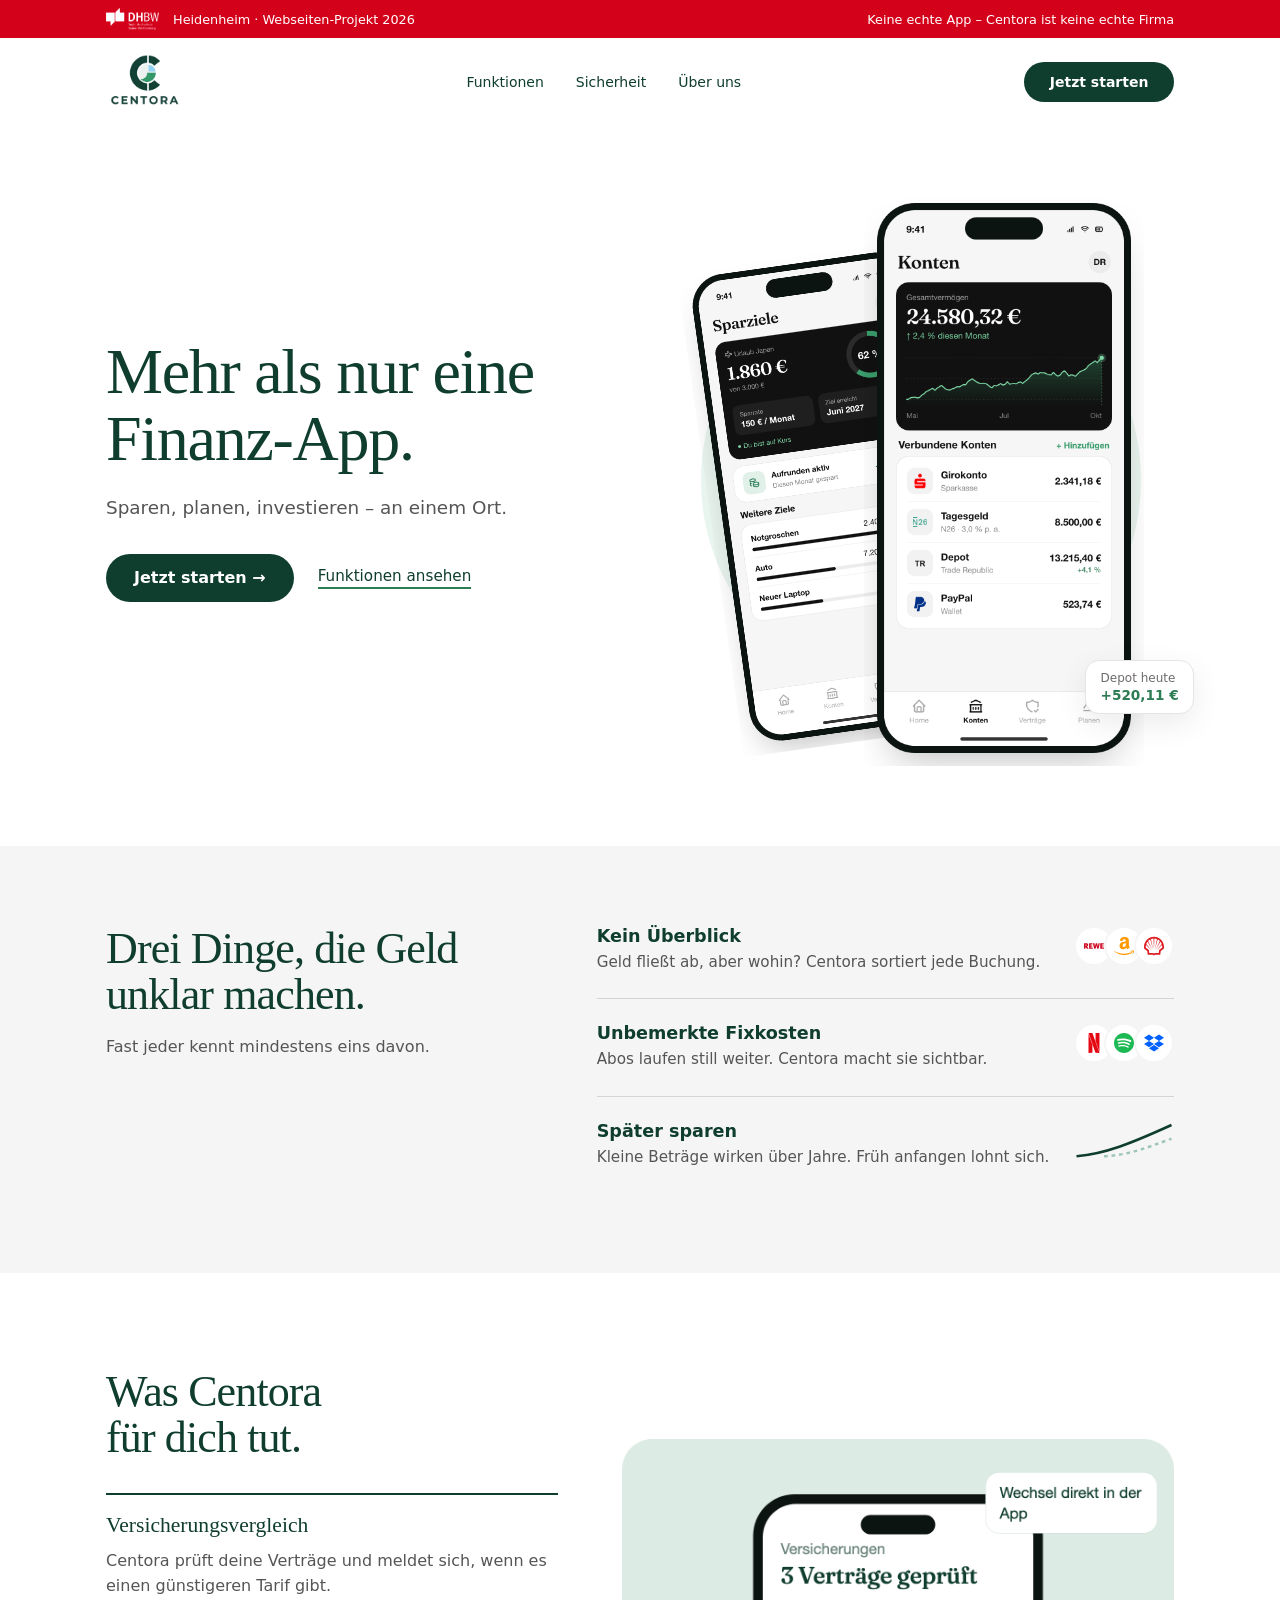
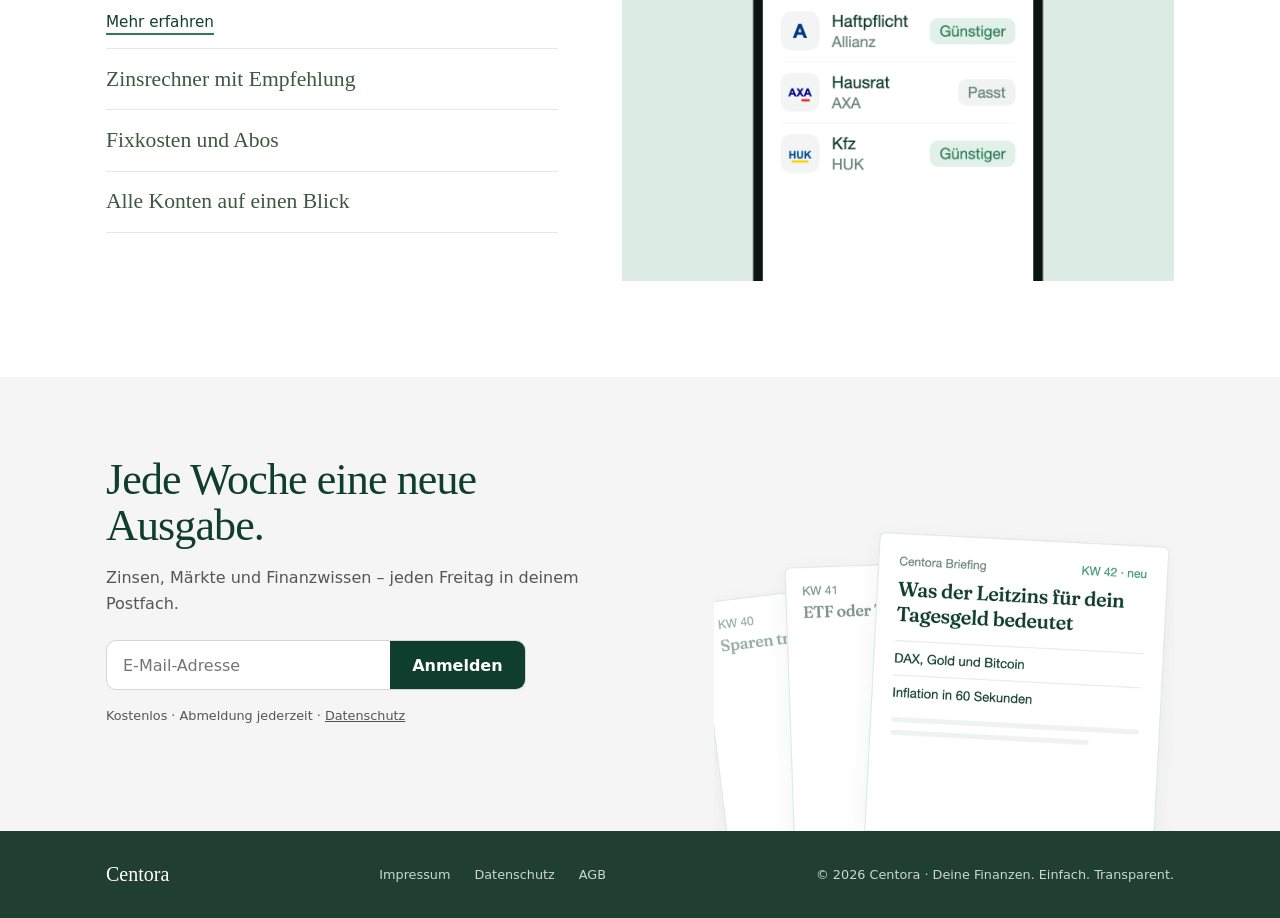
==== index.html @ ea4923d6 "Ganze Barierefreiheit implementiert + style.css übersichtlicher gemacht und getrennt" ====
<!DOCTYPE html>
<html lang="de">
<head>
  <meta charset="UTF-8">
  <meta name="viewport" content="width=device-width, initial-scale=1.0">
  <title>Centora – Deine Finanzen. Einfach. Transparent.</title>
  <link rel="icon" type="image/svg+xml" href="assets/images/favicon/favicon.svg">
  <link rel="stylesheet" href="assets/css/style.css?v=8">
</head>
<body>
  <a href="#main" class="skip-link">Zum Inhalt springen</a>
  <!-- ===== DHBW-Hinweisleiste ===== -->
  <div class="project-bar">
    <div class="container project-bar-inner">
      <span class="project-bar-left">
        <img src="assets/images/logo/dhbw-logo.png" alt="DHBW" class="project-bar-logo">
        Heidenheim · Webseiten-Projekt 2026
      </span>
      <span class="project-bar-note">Keine echte App – Centora ist keine echte Firma</span>
    </div>
  </div>
  <!-- ================================ -->

  <header class="header">
    <div class="container header-inner">

      <a href="index.html" class="logo">
        <img src="assets/images/logo/centora-logo.jpg" alt="Centora">
      </a>

      <nav class="nav" aria-label="Hauptnavigation">
        <a href="mega-menu/funktionen.html">Funktionen</a>
        <a href="mega-menu/sicherheit.html">Sicherheit</a>
        <a href="mega-menu/ueber-uns.html">Über uns</a>
      </nav>


      <a href="mega-menu/jetzt-starten.html" class="btn">Jetzt starten</a>

    </div>
  </header>

  <main id="main" tabindex="-1" class="main">
    <div class="container">

      <!-- ===== Banner 1 ===== -->
      <section class="hero">
        <div class="hero-inner">

          <div>
            <h1>Mehr als nur eine Finanz&#8209;App.</h1>
            <p class="lead">Sparen, planen, investieren – an einem Ort.</p>

            <div class="hero-actions">
              <a href="mega-menu/jetzt-starten.html" class="btn btn-lg">Jetzt starten →</a>
              <a href="mega-menu/funktionen.html" class="link-underline">Funktionen ansehen</a>
            </div>
          </div>

          <div class="hero-phones">
            <img class="hero-phone-back"
                 src="assets/images/startseite/banner-1/app-sparziele.png"
                 alt="Centora App: Sparziele">
            <img class="hero-phone-front"
                 src="assets/images/startseite/banner-1/app-konten.png"
                 alt="Centora App: Konten mit Gesamtvermögen">
            <div class="hero-badge">
              <span>Depot heute</span>
              <strong>+520,11 €</strong>
            </div>
          </div>

        </div>
      </section>

    </div>

    <!-- ===== Banner 2 ===== -->
    <section class="band problems-band">
      <div class="container problems">

        <div class="problems-intro">
          <h2>Drei Dinge, die Geld unklar machen.</h2>
          <p>Fast jeder kennt mindestens eins davon.</p>
        </div>

        <ul class="problems-list">

          <li class="problem">
            <div class="problem-text">
              <h3>Kein Überblick</h3>
              <p>Geld fließt ab, aber wohin? Centora sortiert jede Buchung.</p>
            </div>
            <div class="logo-stack">
              <span><img src="assets/images/startseite/banner-2/rewe.svg" alt="REWE"></span>
              <span><img src="assets/images/startseite/banner-2/amazon.svg" alt="Amazon"></span>
              <span><img src="assets/images/startseite/banner-2/shell.svg" alt="Shell"></span>
            </div>
          </li>

          <li class="problem">
            <div class="problem-text">
              <h3>Unbemerkte Fixkosten</h3>
              <p>Abos laufen still weiter. Centora macht sie sichtbar.</p>
            </div>
            <div class="logo-stack">
              <span><img src="assets/images/startseite/banner-2/netflix.svg" alt="Netflix"></span>
              <span><img src="assets/images/startseite/banner-2/spotify.svg" alt="Spotify"></span>
              <span><img src="assets/images/startseite/banner-2/dropbox.svg" alt="Dropbox"></span>
            </div>
          </li>

          <li class="problem">
            <div class="problem-text">
              <h3>Später sparen</h3>
              <p>Kleine Beträge wirken über Jahre. Früh anfangen lohnt sich.</p>
            </div>
            <svg class="problem-chart" viewBox="0 0 80 30" aria-hidden="true">
              <path d="M2 28 C25 26 45 18 78 3" fill="none" stroke="#0f3d2e" stroke-width="2"/>
              <path d="M24 28 C45 27 58 21 78 14" fill="none" stroke="#9fc7b6" stroke-width="2" stroke-dasharray="3 3"/>
            </svg>
          </li>

        </ul>

      </div>
    </section>

    <!-- ===== Banner 3 ===== -->
    <!-- Tabs ohne JavaScript: unsichtbare Radio-Buttons + :checked in CSS -->
    <section class="features">
      <div class="container">

        <input type="radio" name="feature" id="feature-1" class="feature-radio" checked>
        <input type="radio" name="feature" id="feature-2" class="feature-radio">
        <input type="radio" name="feature" id="feature-3" class="feature-radio">
        <input type="radio" name="feature" id="feature-4" class="feature-radio">

        <div class="features-grid">

          <div class="features-text">
            <h2>Was Centora<br>für dich tut.</h2>

            <div class="feature-tab tab-1">
              <label for="feature-1">Versicherungsvergleich</label>
              <div class="feature-desc">
                <p>Centora prüft deine Verträge und meldet sich, wenn es einen günstigeren Tarif gibt.</p>
                <a href="mega-menu/funktionen.html" class="link-underline">Mehr erfahren<span class="sr-only"> über Versicherungsvergleich</span></a>
              </div>
            </div>

            <div class="feature-tab tab-2">
              <label for="feature-2">Zinsrechner mit Empfehlung</label>
              <div class="feature-desc">
                <p>Sieh, wie dein Geld mit Zinseszins wächst – und welche Anlage zu deinem Profil passt.</p>
                <a href="mega-menu/funktionen.html" class="link-underline">Mehr erfahren<span class="sr-only"> über Zinsrechner mit Empfehlung</span></a>
              </div>
            </div>

            <div class="feature-tab tab-3">
              <label for="feature-3">Fixkosten und Abos</label>
              <div class="feature-desc">
                <p>Centora findet alle wiederkehrenden Zahlungen – auch die, die du vergessen hast.</p>
                <a href="mega-menu/funktionen.html" class="link-underline">Mehr erfahren<span class="sr-only"> über Fixkosten und Abos</span></a>
              </div>
            </div>

            <div class="feature-tab tab-4">
              <label for="feature-4">Alle Konten auf einen Blick</label>
              <div class="feature-desc">
                <p>Girokonto, Tagesgeld und PayPal – verbunden in einem Dashboard.</p>
                <a href="mega-menu/funktionen.html" class="link-underline">Mehr erfahren<span class="sr-only"> über Alle Konten auf einen Blick</span></a>
              </div>
            </div>
          </div>

          <div class="features-image">
            <img class="image-1" src="assets/images/startseite/banner-3/tab-versicherung.png" alt="Centora App: Versicherungsvergleich in der App" width="400" height="320">
            <img class="image-2" src="assets/images/startseite/banner-3/tab-zinsrechner.png" alt="Centora App: Zinsrechner mit Empfehlung in der App" width="400" height="320">
            <img class="image-3" src="assets/images/startseite/banner-3/tab-fixkosten.png" alt="Centora App: Fixkosten und Abos in der App" width="400" height="320">
            <img class="image-4" src="assets/images/startseite/banner-3/tab-konten.png" alt="Centora App: Alle Konten auf einen Blick in der App" width="400" height="320">
          </div>

        </div>

      </div>
    </section>

    <!-- ===== Banner 4 ===== -->
    <section class="band newsletter-band" id="newsletter">
      <div class="container newsletter">

        <div class="newsletter-text">
          <h2>Jede Woche eine neue Ausgabe.</h2>
          <p>Zinsen, Märkte und Finanzwissen – jeden Freitag in deinem Postfach.</p>

          <form class="newsletter-form" action="#newsletter" method="get">
            <label for="newsletter-email" class="sr-only">E-Mail-Adresse</label>
            <input type="email" id="newsletter-email" placeholder="E-Mail-Adresse" required>
            <button type="submit">Anmelden</button>
          </form>

          <p class="newsletter-note">
            Kostenlos · Abmeldung jederzeit ·
            <a href="rechtliches/datenschutz.html">Datenschutz</a>
          </p>
        </div>

        <div class="newsletter-image">
          <img src="assets/images/startseite/banner-4/newsletter-ausgaben.png"
               alt="Ausgaben des Centora Briefings: KW 40, 41 und 42"
               width="460" height="320">
        </div>

      </div>
    </section>

  </main>

  <footer class="footer">
    <div class="container footer-inner">

      <a href="index.html" class="footer-logo">Centora</a>

      <nav class="footer-nav" aria-label="Rechtliches">
        <a href="rechtliches/impressum.html">Impressum</a>
        <a href="rechtliches/datenschutz.html">Datenschutz</a>
        <a href="rechtliches/agb.html">AGB</a>
      </nav>

      <p class="footer-copy">&copy; 2026 Centora · Deine Finanzen. Einfach. Transparent.</p>

    </div>
  </footer>

</body>
</html>
---- assets/css/style.css ----
@import url("./tokens.css");
@import url("./base.css");
@import url("./components.css");
@import url("./layout.css");
@import url("./overrides.css");
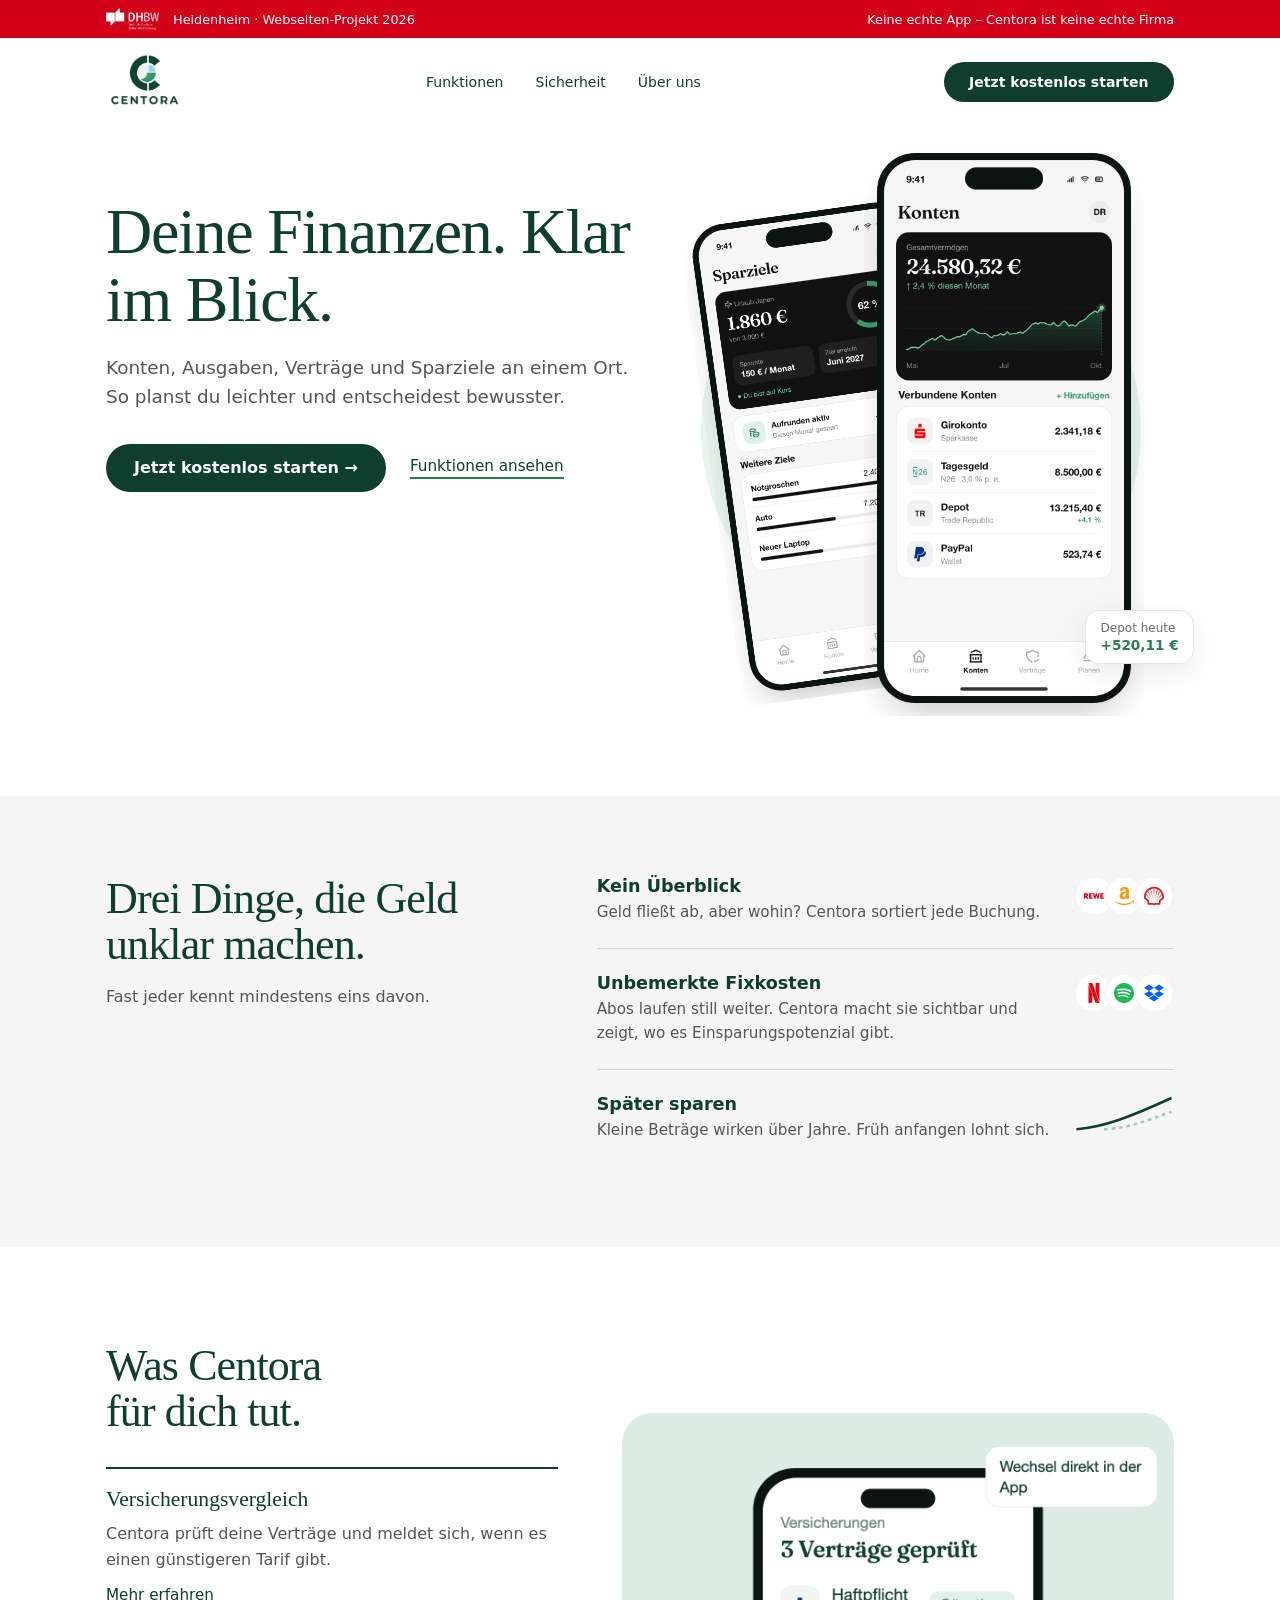
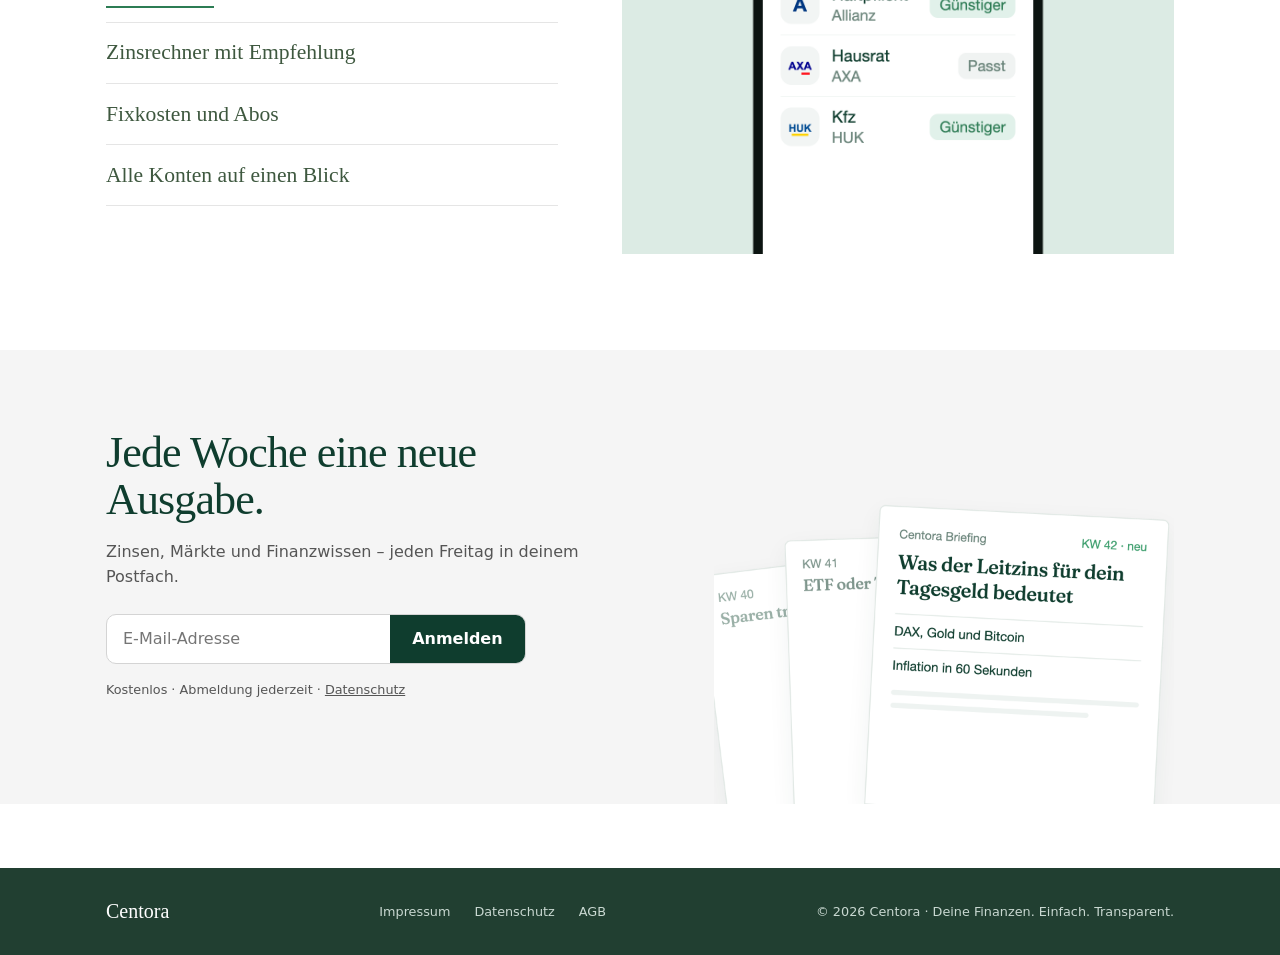
==== commit a3c216da: "CTA anpassung" ====
--- a/index.html
+++ b/index.html
@@ -35,24 +35,25 @@
       </nav>
 
 
-      <a href="mega-menu/jetzt-starten.html" class="btn">Jetzt starten</a>
+      <a href="mega-menu/jetzt-starten.html" class="btn">Jetzt kostenlos starten</a>
 
     </div>
   </header>
 
   <main id="main" tabindex="-1" class="main">
+    <article>
     <div class="container">
 
       <!-- ===== Banner 1 ===== -->
       <section class="hero">
         <div class="hero-inner">
 
-          <div>
-            <h1>Mehr als nur eine Finanz&#8209;App.</h1>
-            <p class="lead">Sparen, planen, investieren – an einem Ort.</p>
+          <div class="hero-copy">
+            <h1>Deine Finanzen. Klar im Blick.</h1>
+            <p class="lead">Konten, Ausgaben, Verträge und Sparziele an einem Ort. So planst du leichter und entscheidest bewusster.</p>
 
             <div class="hero-actions">
-              <a href="mega-menu/jetzt-starten.html" class="btn btn-lg">Jetzt starten →</a>
+              <a href="mega-menu/jetzt-starten.html" class="btn btn-lg">Jetzt kostenlos starten →</a>
               <a href="mega-menu/funktionen.html" class="link-underline">Funktionen ansehen</a>
             </div>
           </div>
@@ -101,7 +102,7 @@
           <li class="problem">
             <div class="problem-text">
               <h3>Unbemerkte Fixkosten</h3>
-              <p>Abos laufen still weiter. Centora macht sie sichtbar.</p>
+              <p>Abos laufen still weiter. Centora macht sie sichtbar und zeigt, wo es Einsparungspotenzial gibt.</p>
             </div>
             <div class="logo-stack">
               <span><img src="assets/images/startseite/banner-2/netflix.svg" alt="Netflix"></span>
@@ -215,6 +216,7 @@
       </div>
     </section>
 
+    </article>
   </main>
 
   <footer class="footer">
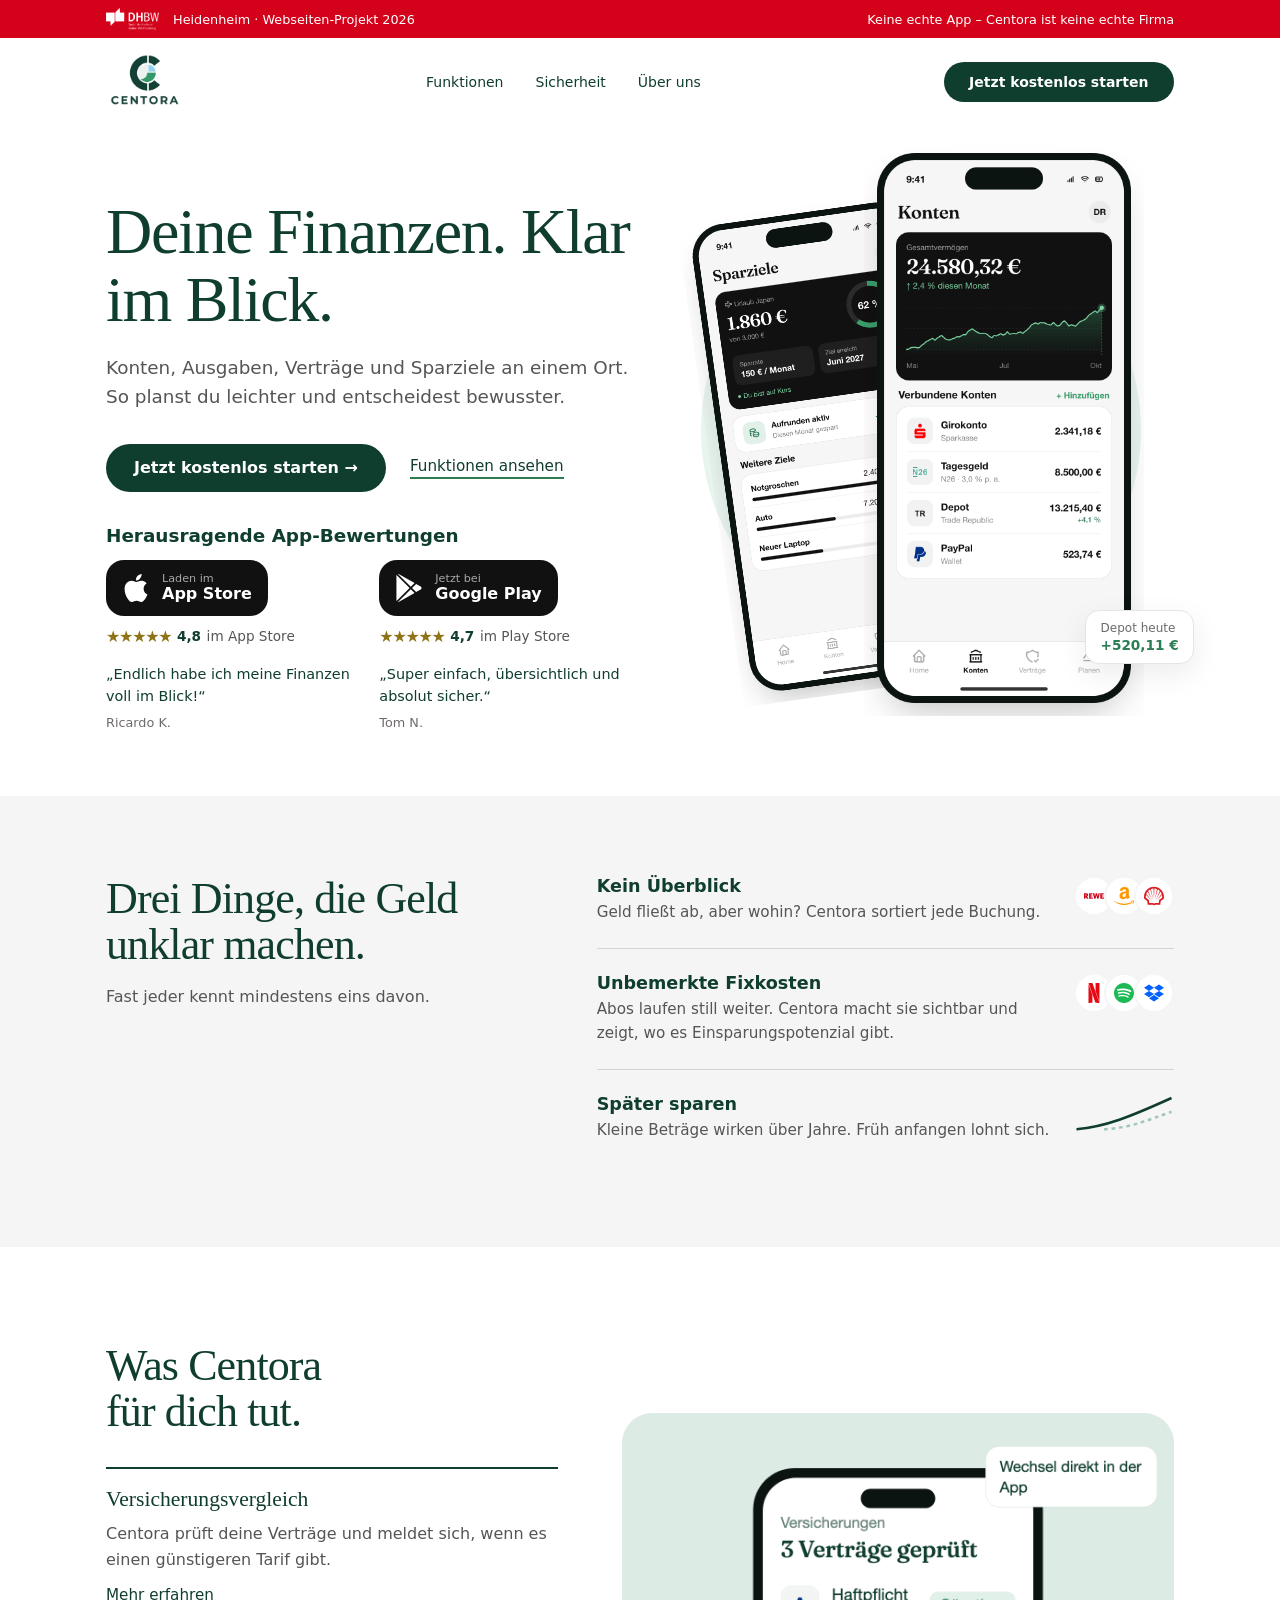
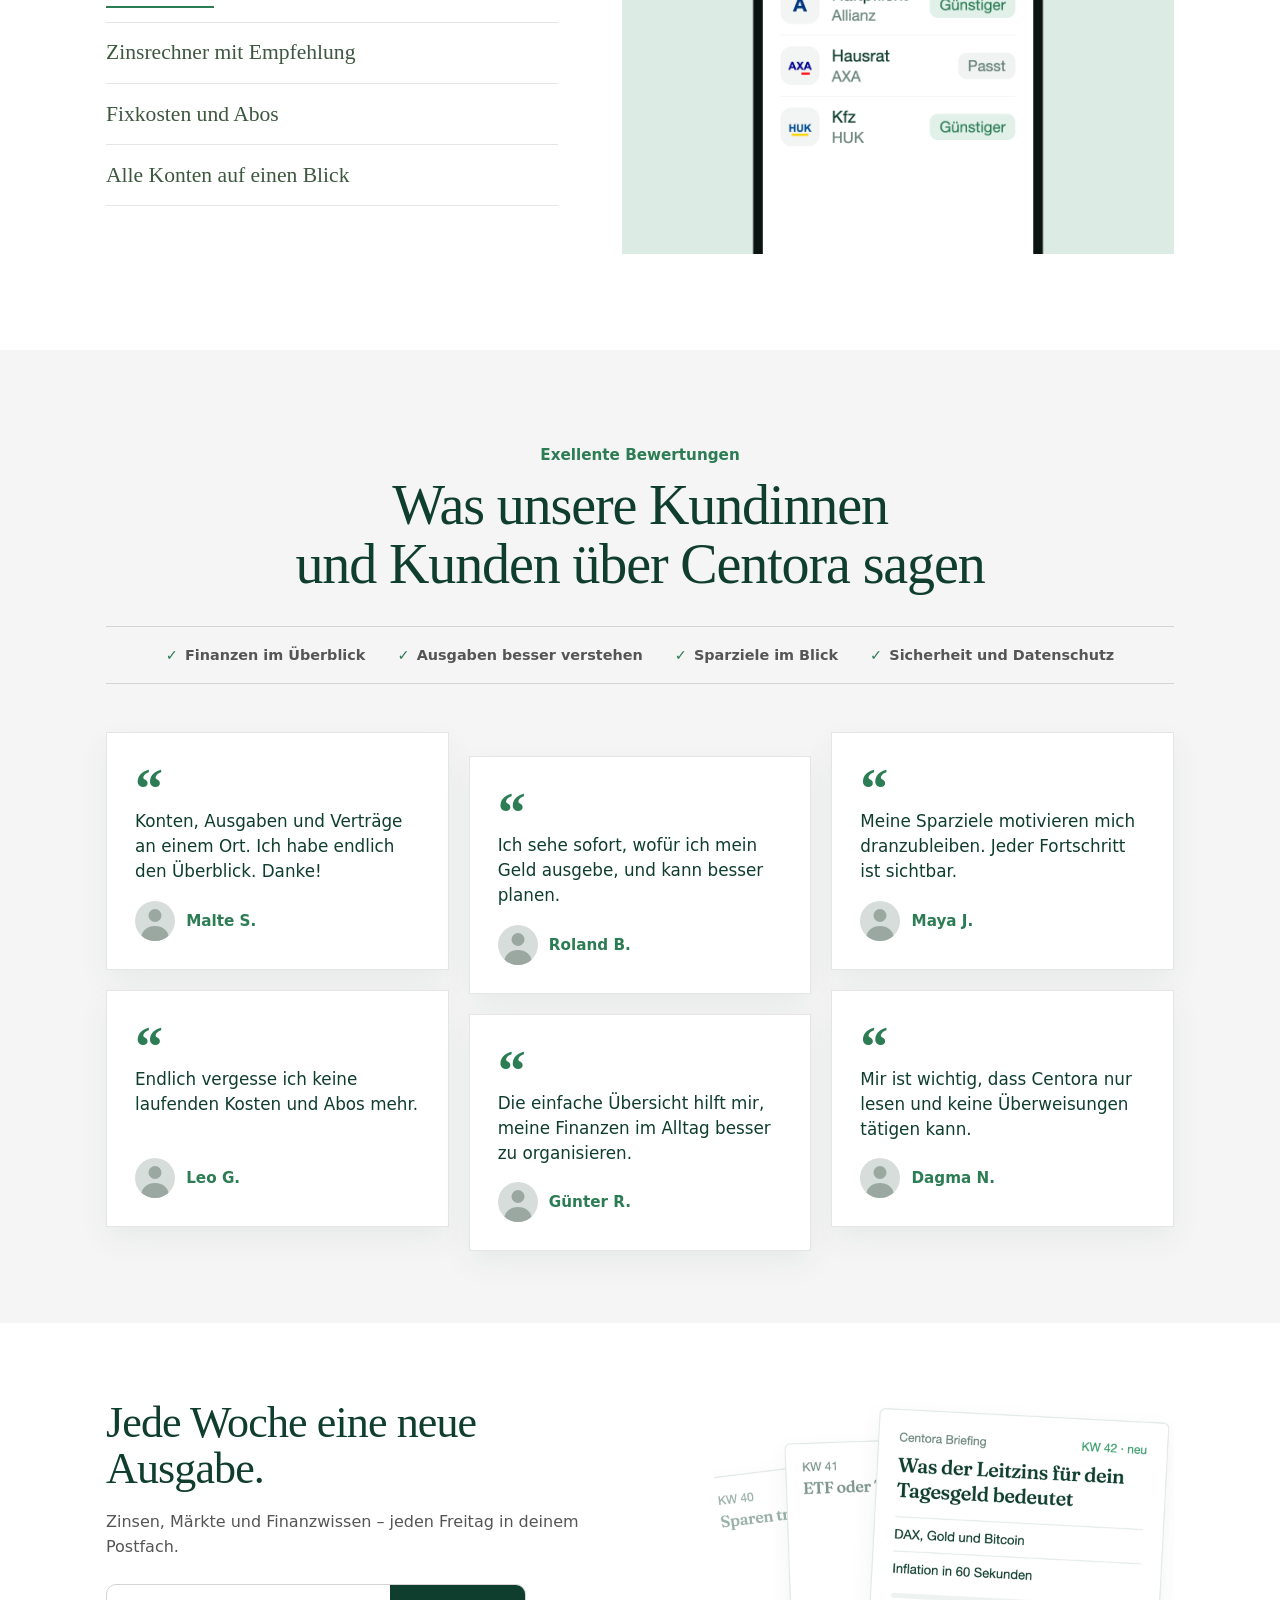
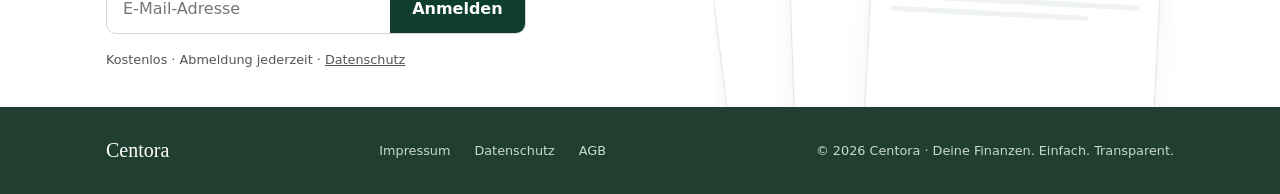
==== commit 1b81efe1: "Reviews hinzigefügt plus tab verändert" ====
--- a/index.html
+++ b/index.html
@@ -49,13 +49,44 @@
         <div class="hero-inner">
 
           <div class="hero-copy">
-            <h1>Deine Finanzen. Klar im Blick.</h1>
+            <h1 tabindex="0">Deine Finanzen. Klar im Blick.</h1>
             <p class="lead">Konten, Ausgaben, Verträge und Sparziele an einem Ort. So planst du leichter und entscheidest bewusster.</p>
 
             <div class="hero-actions">
               <a href="mega-menu/jetzt-starten.html" class="btn btn-lg">Jetzt kostenlos starten →</a>
               <a href="mega-menu/funktionen.html" class="link-underline">Funktionen ansehen</a>
             </div>
+
+            <section class="hero-reviews" aria-labelledby="hero-reviews-title">
+              <h2 tabindex="0" id="hero-reviews-title">Herausragende App-Bewertungen</h2>
+              <div class="hero-review-list">
+                <article class="hero-review">
+                  <div class="hero-review-store" aria-label="Beispiel für den App Store">
+                    <img src="assets/images/jetzt-starten/stores/apple.svg" alt="">
+                    <span><small class="hero-review-store-label">Laden im</small>App Store</span>
+                  </div>
+                  <p class="hero-review-rating">
+                    <span class="hero-review-stars" role="img" aria-label="5 von 5 Sternen">★★★★★</span>
+                    <strong>4,8</strong> im App Store
+                  </p>
+                  <blockquote>„Endlich habe ich meine Finanzen voll im Blick!“</blockquote>
+                  <p class="hero-review-author">Ricardo K.</p>
+                </article>
+
+                <article class="hero-review">
+                  <div class="hero-review-store" aria-label="Beispiel für Google Play">
+                    <img src="assets/images/jetzt-starten/stores/googleplay.svg" alt="">
+                    <span><small class="hero-review-store-label">Jetzt bei</small>Google Play</span>
+                  </div>
+                  <p class="hero-review-rating">
+                    <span class="hero-review-stars" role="img" aria-label="5 von 5 Sternen">★★★★★</span>
+                    <strong>4,7</strong> im Play Store
+                  </p>
+                  <blockquote>„Super einfach, übersichtlich und absolut sicher.“</blockquote>
+                  <p class="hero-review-author">Tom N.</p>
+                </article>
+              </div>
+            </section>
           </div>
 
           <div class="hero-phones">
@@ -81,7 +112,7 @@
       <div class="container problems">
 
         <div class="problems-intro">
-          <h2>Drei Dinge, die Geld unklar machen.</h2>
+          <h2 tabindex="0">Drei Dinge, die Geld unklar machen.</h2>
           <p>Fast jeder kennt mindestens eins davon.</p>
         </div>
 
@@ -140,7 +171,7 @@
         <div class="features-grid">
 
           <div class="features-text">
-            <h2>Was Centora<br>für dich tut.</h2>
+            <h2 tabindex="0">Was Centora<br>für dich tut.</h2>
 
             <div class="feature-tab tab-1">
               <label for="feature-1">Versicherungsvergleich</label>
@@ -187,12 +218,62 @@
       </div>
     </section>
 
-    <!-- ===== Banner 4 ===== -->
-    <section class="band newsletter-band" id="newsletter">
+    <!-- ===== Banner 4: Stimmen zu Centora ===== -->
+    <section class="band reviews-band">
+      <div class="container reviews">
+        <header class="reviews-header">
+          <p class="eyebrow">Exellente Bewertungen</p>
+          <h2 tabindex="0">Was unsere Kundinnen<br>und Kunden über Centora sagen</h2>
+        </header>
+
+        <ul class="reviews-tags" aria-label="Themen der Beispielstimmen">
+          <li>Finanzen im Überblick</li>
+          <li>Ausgaben besser verstehen</li>
+          <li>Sparziele im Blick</li>
+          <li>Sicherheit und Datenschutz</li>
+        </ul>
+
+        <div class="reviews-grid">
+          <article class="review-card" tabindex="0">
+            <span class="review-quote-mark" aria-hidden="true">“</span>
+            <blockquote>Konten, Ausgaben und Verträge an einem Ort. Ich habe endlich den Überblick. Danke!</blockquote>
+            <cite><span class="review-avatar" aria-hidden="true"></span>Malte S.</cite>
+          </article>
+          <article class="review-card" tabindex="0">
+            <span class="review-quote-mark" aria-hidden="true">“</span>
+            <blockquote>Ich sehe sofort, wofür ich mein Geld ausgebe, und kann besser planen.</blockquote>
+            <cite><span class="review-avatar" aria-hidden="true"></span>Roland B.</cite>
+          </article>
+          <article class="review-card" tabindex="0">
+            <span class="review-quote-mark" aria-hidden="true">“</span>
+            <blockquote>Meine Sparziele motivieren mich dranzubleiben. Jeder Fortschritt ist sichtbar.</blockquote>
+            <cite><span class="review-avatar" aria-hidden="true"></span>Maya J.</cite>
+          </article>
+          <article class="review-card" tabindex="0">
+            <span class="review-quote-mark" aria-hidden="true">“</span>
+            <blockquote>Endlich vergesse ich keine laufenden Kosten und Abos mehr.</blockquote>
+            <cite><span class="review-avatar" aria-hidden="true"></span>Leo G.</cite>
+          </article>
+          <article class="review-card" tabindex="0">
+            <span class="review-quote-mark" aria-hidden="true">“</span>
+            <blockquote>Die einfache Übersicht hilft mir, meine Finanzen im Alltag besser zu organisieren.</blockquote>
+            <cite><span class="review-avatar" aria-hidden="true"></span>Günter R.</cite>
+          </article>
+          <article class="review-card" tabindex="0">
+            <span class="review-quote-mark" aria-hidden="true">“</span>
+            <blockquote>Mir ist wichtig, dass Centora nur lesen und keine Überweisungen tätigen kann.</blockquote>
+            <cite><span class="review-avatar" aria-hidden="true"></span>Dagma N.</cite>
+          </article>
+        </div>
+      </div>
+    </section>
+
+    <!-- ===== Banner 5 ===== -->
+    <section class="band newsletter-band home-newsletter-band" id="newsletter">
       <div class="container newsletter">
 
         <div class="newsletter-text">
-          <h2>Jede Woche eine neue Ausgabe.</h2>
+          <h2 tabindex="0">Jede Woche eine neue Ausgabe.</h2>
           <p>Zinsen, Märkte und Finanzwissen – jeden Freitag in deinem Postfach.</p>
 
           <form class="newsletter-form" action="#newsletter" method="get">
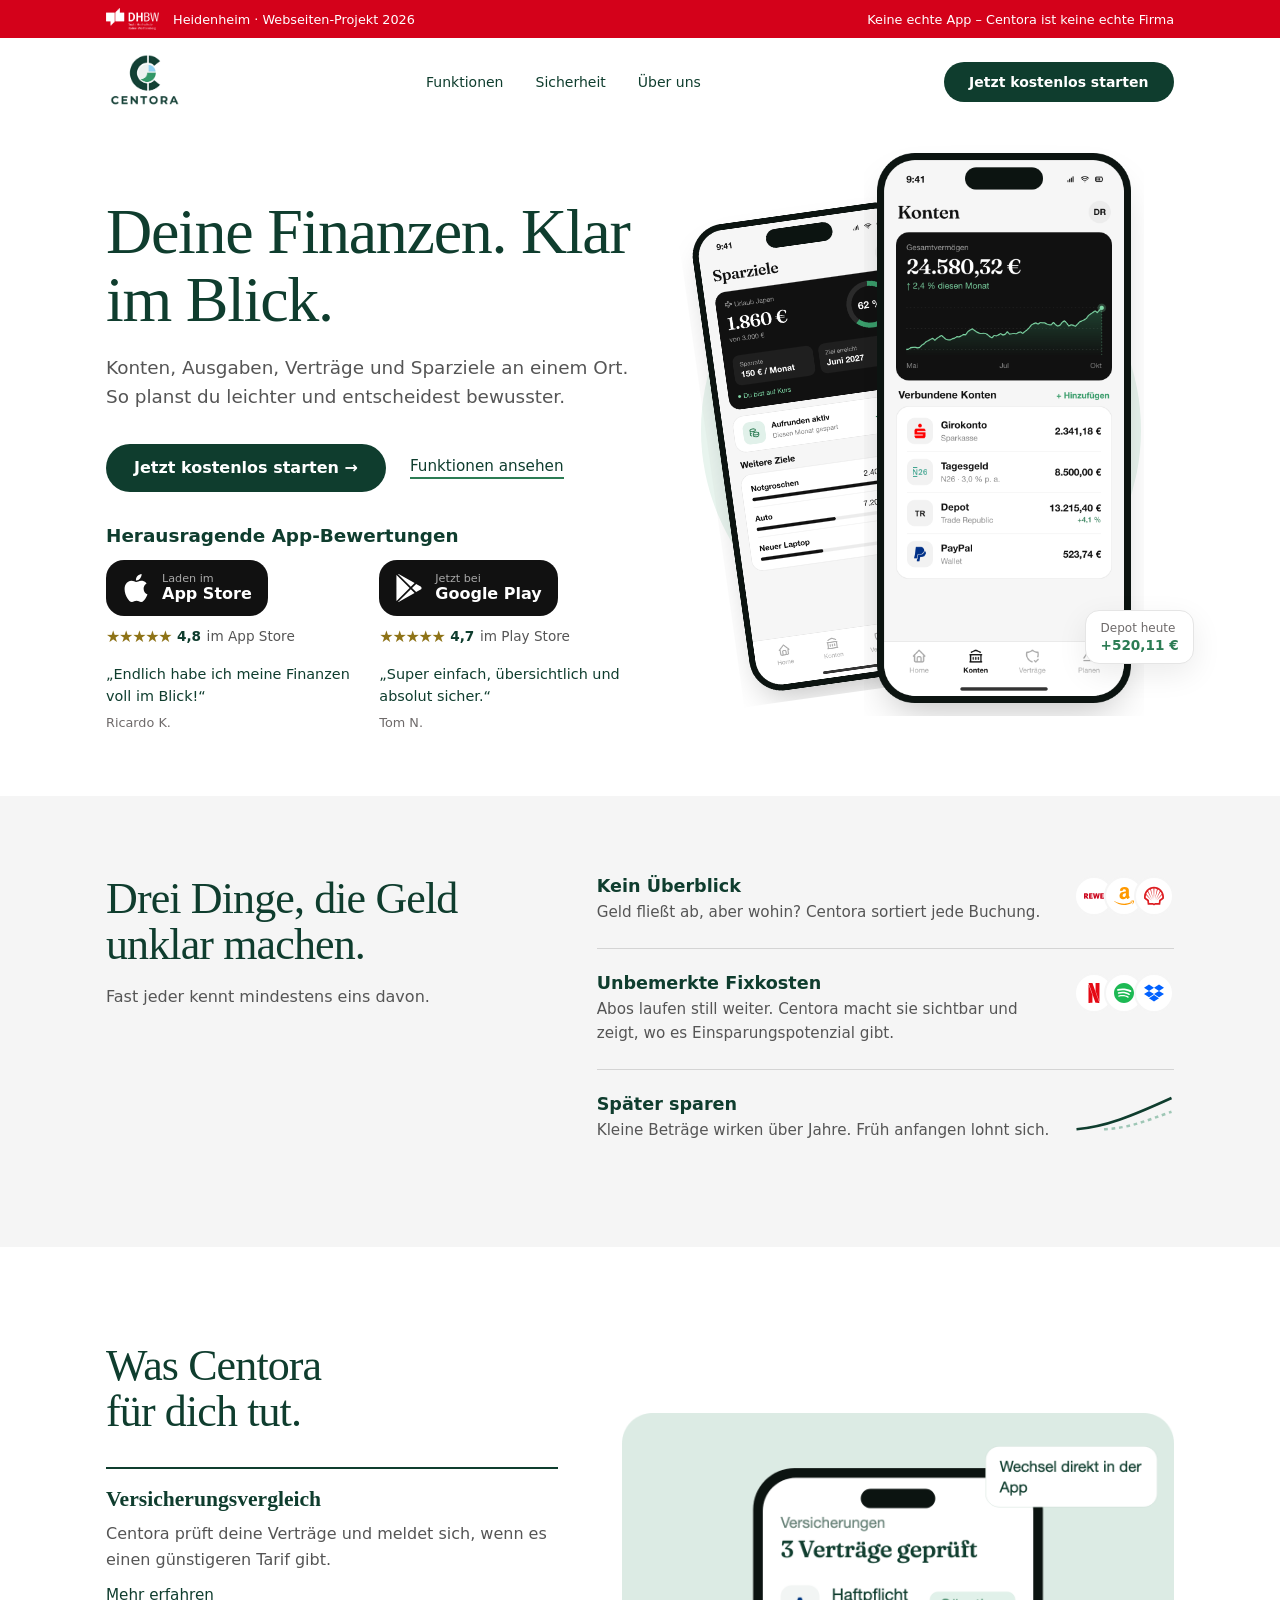
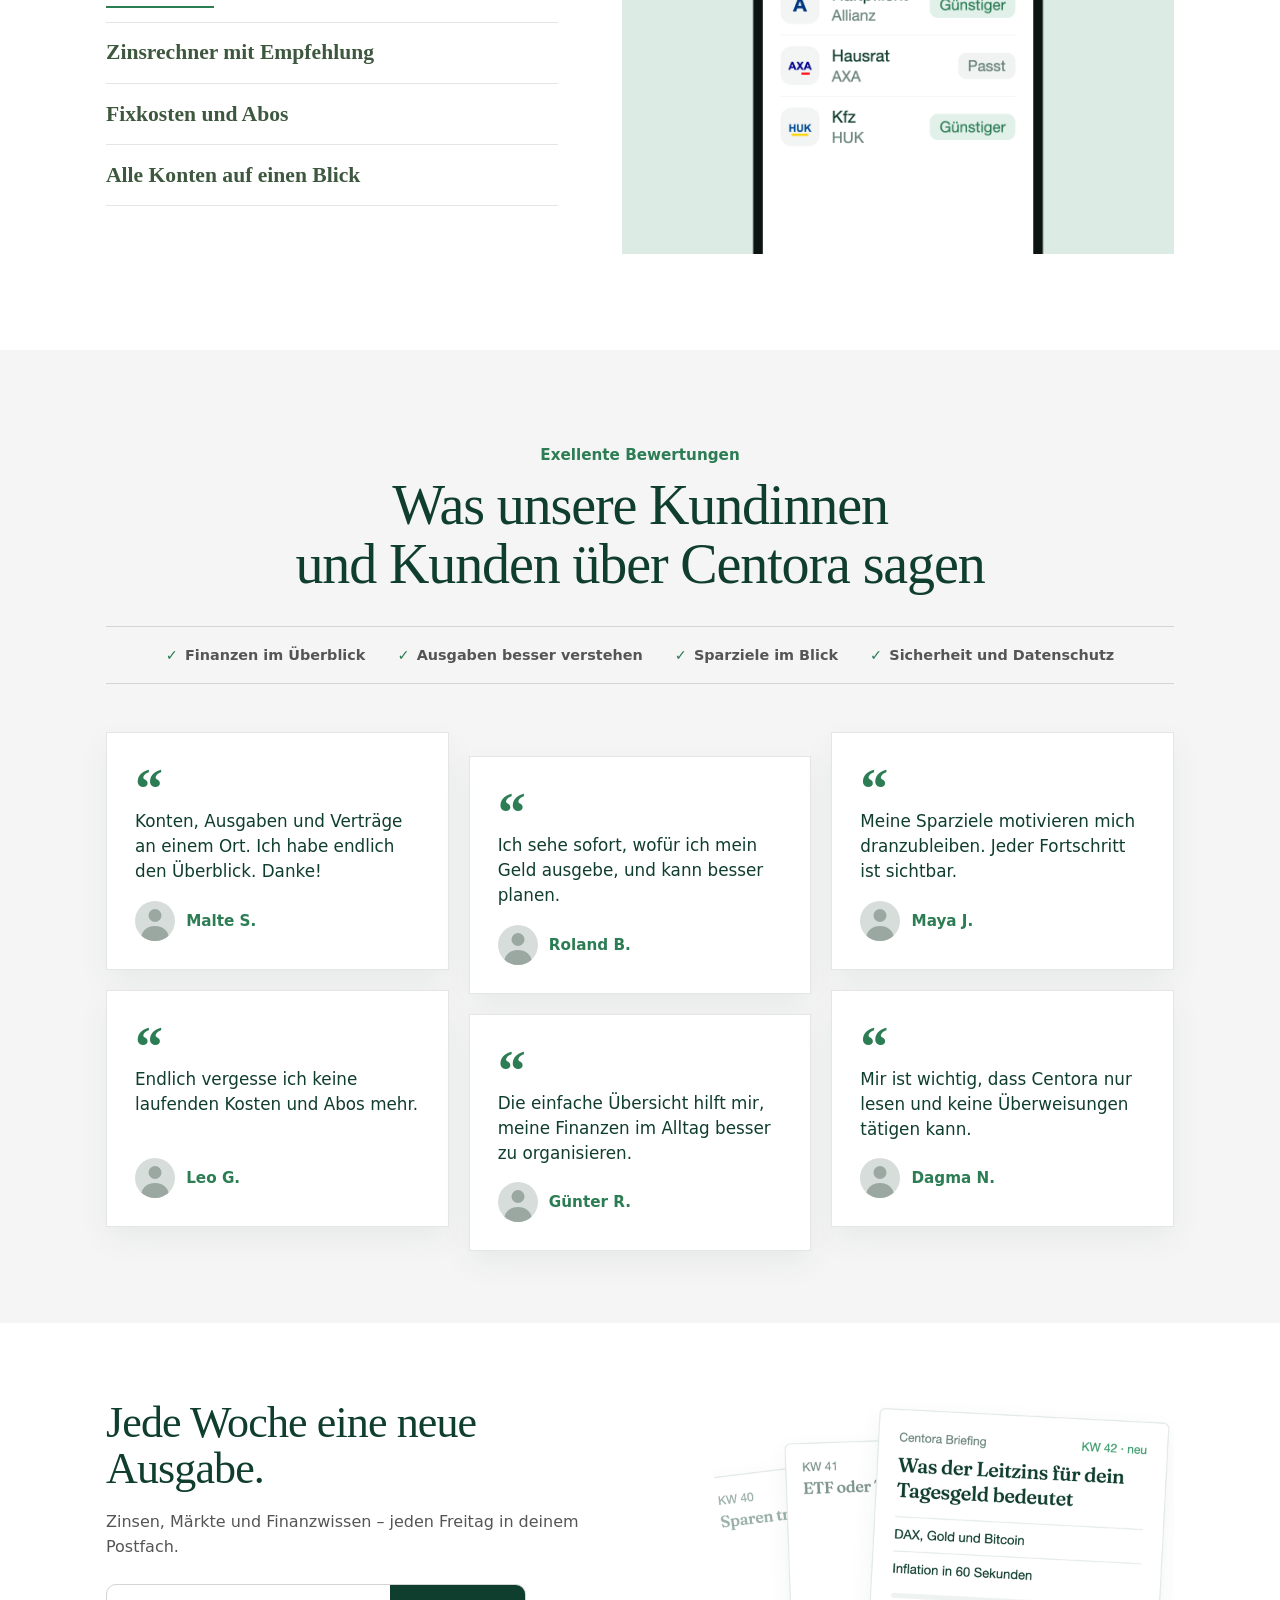
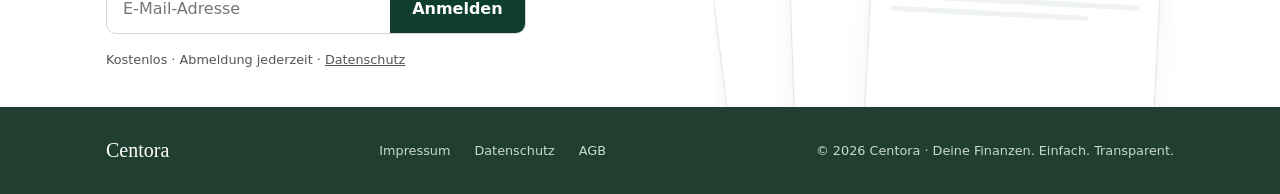
==== commit 64b1a645: "Dead code löschen und umbruch jetzt starten" ====
--- a/index.html
+++ b/index.html
@@ -41,11 +41,10 @@
   </header>
 
   <main id="main" tabindex="-1" class="main">
-    <article>
     <div class="container">
 
       <!-- ===== Banner 1 ===== -->
-      <section class="hero">
+      <div class="hero">
         <div class="hero-inner">
 
           <div class="hero-copy">
@@ -53,7 +52,7 @@
             <p class="lead">Konten, Ausgaben, Verträge und Sparziele an einem Ort. So planst du leichter und entscheidest bewusster.</p>
 
             <div class="hero-actions">
-              <a href="mega-menu/jetzt-starten.html" class="btn btn-lg">Jetzt kostenlos starten →</a>
+              <a href="mega-menu/jetzt-starten.html" class="btn btn-lg"><span>Jetzt kostenlos</span> <span class="hero-cta-second-line">starten →</span></a>
               <a href="mega-menu/funktionen.html" class="link-underline">Funktionen ansehen</a>
             </div>
 
@@ -61,10 +60,11 @@
               <h2 tabindex="0" id="hero-reviews-title">Herausragende App-Bewertungen</h2>
               <div class="hero-review-list">
                 <article class="hero-review">
-                  <div class="hero-review-store" aria-label="Beispiel für den App Store">
+                  <h3 class="sr-only">Bewertung von Ricardo K.</h3>
+                  <a class="hero-review-store" href="https://www.apple.com/de/app-store/" aria-label="Zum Apple App Store">
                     <img src="assets/images/jetzt-starten/stores/apple.svg" alt="">
                     <span><small class="hero-review-store-label">Laden im</small>App Store</span>
-                  </div>
+                  </a>
                   <p class="hero-review-rating">
                     <span class="hero-review-stars" role="img" aria-label="5 von 5 Sternen">★★★★★</span>
                     <strong>4,8</strong> im App Store
@@ -74,10 +74,11 @@
                 </article>
 
                 <article class="hero-review">
-                  <div class="hero-review-store" aria-label="Beispiel für Google Play">
+                  <h3 class="sr-only">Bewertung von Tom N.</h3>
+                  <a class="hero-review-store" href="https://play.google.com/store" aria-label="Zu Google Play">
                     <img src="assets/images/jetzt-starten/stores/googleplay.svg" alt="">
                     <span><small class="hero-review-store-label">Jetzt bei</small>Google Play</span>
-                  </div>
+                  </a>
                   <p class="hero-review-rating">
                     <span class="hero-review-stars" role="img" aria-label="5 von 5 Sternen">★★★★★</span>
                     <strong>4,7</strong> im Play Store
@@ -103,7 +104,7 @@
           </div>
 
         </div>
-      </section>
+      </div>
 
     </div>
 
@@ -173,37 +174,37 @@
           <div class="features-text">
             <h2 tabindex="0">Was Centora<br>für dich tut.</h2>
 
-            <div class="feature-tab tab-1">
-              <label for="feature-1">Versicherungsvergleich</label>
+            <article class="feature-tab tab-1">
+              <h3><label for="feature-1">Versicherungsvergleich</label></h3>
               <div class="feature-desc">
                 <p>Centora prüft deine Verträge und meldet sich, wenn es einen günstigeren Tarif gibt.</p>
                 <a href="mega-menu/funktionen.html" class="link-underline">Mehr erfahren<span class="sr-only"> über Versicherungsvergleich</span></a>
               </div>
-            </div>
-
-            <div class="feature-tab tab-2">
-              <label for="feature-2">Zinsrechner mit Empfehlung</label>
+            </article>
+
+            <article class="feature-tab tab-2">
+              <h3><label for="feature-2">Zinsrechner mit Empfehlung</label></h3>
               <div class="feature-desc">
                 <p>Sieh, wie dein Geld mit Zinseszins wächst – und welche Anlage zu deinem Profil passt.</p>
                 <a href="mega-menu/funktionen.html" class="link-underline">Mehr erfahren<span class="sr-only"> über Zinsrechner mit Empfehlung</span></a>
               </div>
-            </div>
-
-            <div class="feature-tab tab-3">
-              <label for="feature-3">Fixkosten und Abos</label>
+            </article>
+
+            <article class="feature-tab tab-3">
+              <h3><label for="feature-3">Fixkosten und Abos</label></h3>
               <div class="feature-desc">
                 <p>Centora findet alle wiederkehrenden Zahlungen – auch die, die du vergessen hast.</p>
                 <a href="mega-menu/funktionen.html" class="link-underline">Mehr erfahren<span class="sr-only"> über Fixkosten und Abos</span></a>
               </div>
-            </div>
-
-            <div class="feature-tab tab-4">
-              <label for="feature-4">Alle Konten auf einen Blick</label>
+            </article>
+
+            <article class="feature-tab tab-4">
+              <h3><label for="feature-4">Alle Konten auf einen Blick</label></h3>
               <div class="feature-desc">
                 <p>Girokonto, Tagesgeld und PayPal – verbunden in einem Dashboard.</p>
                 <a href="mega-menu/funktionen.html" class="link-underline">Mehr erfahren<span class="sr-only"> über Alle Konten auf einen Blick</span></a>
               </div>
-            </div>
+            </article>
           </div>
 
           <div class="features-image">
@@ -234,32 +235,38 @@
         </ul>
 
         <div class="reviews-grid">
-          <article class="review-card" tabindex="0">
+          <article class="review-card">
+            <h3 class="sr-only">Bewertung von Malte S.</h3>
             <span class="review-quote-mark" aria-hidden="true">“</span>
             <blockquote>Konten, Ausgaben und Verträge an einem Ort. Ich habe endlich den Überblick. Danke!</blockquote>
             <cite><span class="review-avatar" aria-hidden="true"></span>Malte S.</cite>
           </article>
-          <article class="review-card" tabindex="0">
+          <article class="review-card">
+            <h3 class="sr-only">Bewertung von Roland B.</h3>
             <span class="review-quote-mark" aria-hidden="true">“</span>
             <blockquote>Ich sehe sofort, wofür ich mein Geld ausgebe, und kann besser planen.</blockquote>
             <cite><span class="review-avatar" aria-hidden="true"></span>Roland B.</cite>
           </article>
-          <article class="review-card" tabindex="0">
+          <article class="review-card">
+            <h3 class="sr-only">Bewertung von Maya J.</h3>
             <span class="review-quote-mark" aria-hidden="true">“</span>
             <blockquote>Meine Sparziele motivieren mich dranzubleiben. Jeder Fortschritt ist sichtbar.</blockquote>
             <cite><span class="review-avatar" aria-hidden="true"></span>Maya J.</cite>
           </article>
-          <article class="review-card" tabindex="0">
+          <article class="review-card">
+            <h3 class="sr-only">Bewertung von Leo G.</h3>
             <span class="review-quote-mark" aria-hidden="true">“</span>
             <blockquote>Endlich vergesse ich keine laufenden Kosten und Abos mehr.</blockquote>
             <cite><span class="review-avatar" aria-hidden="true"></span>Leo G.</cite>
           </article>
-          <article class="review-card" tabindex="0">
+          <article class="review-card">
+            <h3 class="sr-only">Bewertung von Günter R.</h3>
             <span class="review-quote-mark" aria-hidden="true">“</span>
             <blockquote>Die einfache Übersicht hilft mir, meine Finanzen im Alltag besser zu organisieren.</blockquote>
             <cite><span class="review-avatar" aria-hidden="true"></span>Günter R.</cite>
           </article>
-          <article class="review-card" tabindex="0">
+          <article class="review-card">
+            <h3 class="sr-only">Bewertung von Dagma N.</h3>
             <span class="review-quote-mark" aria-hidden="true">“</span>
             <blockquote>Mir ist wichtig, dass Centora nur lesen und keine Überweisungen tätigen kann.</blockquote>
             <cite><span class="review-avatar" aria-hidden="true"></span>Dagma N.</cite>
@@ -297,7 +304,6 @@
       </div>
     </section>
 
-    </article>
   </main>
 
   <footer class="footer">
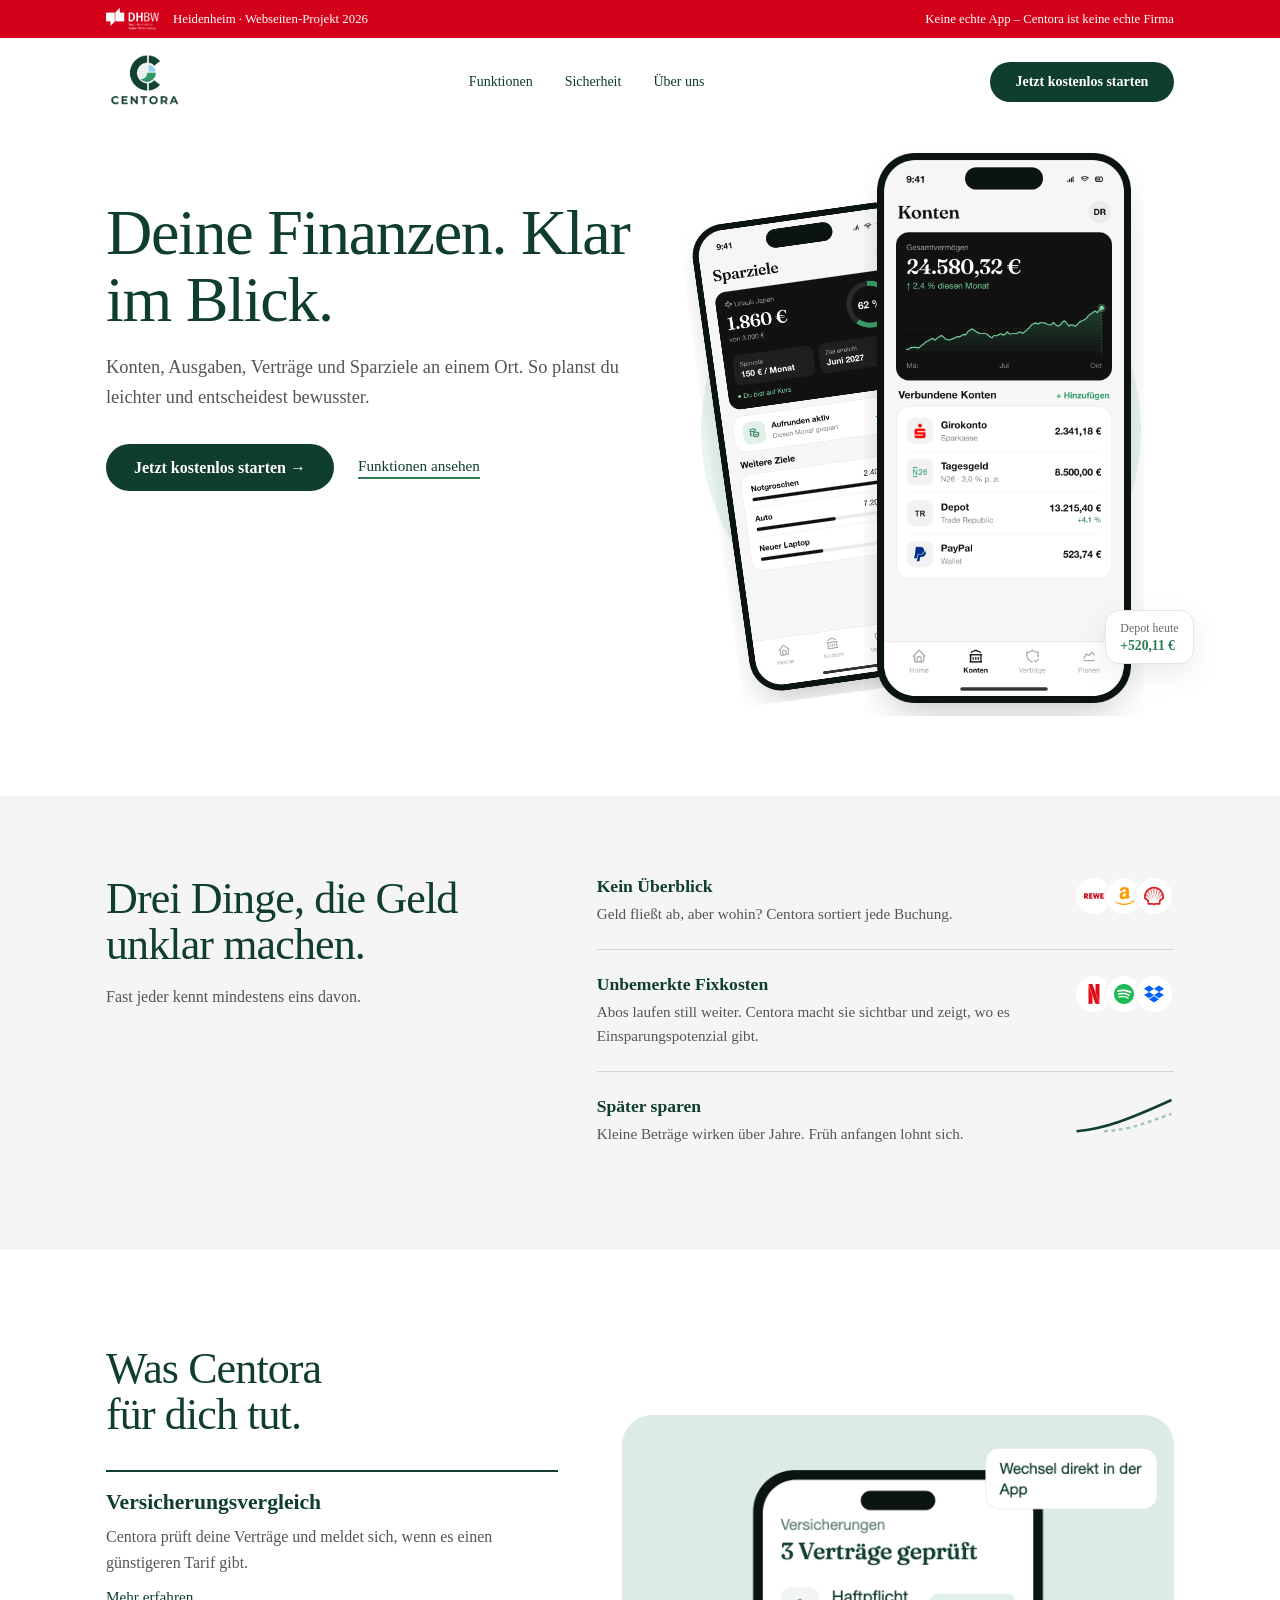
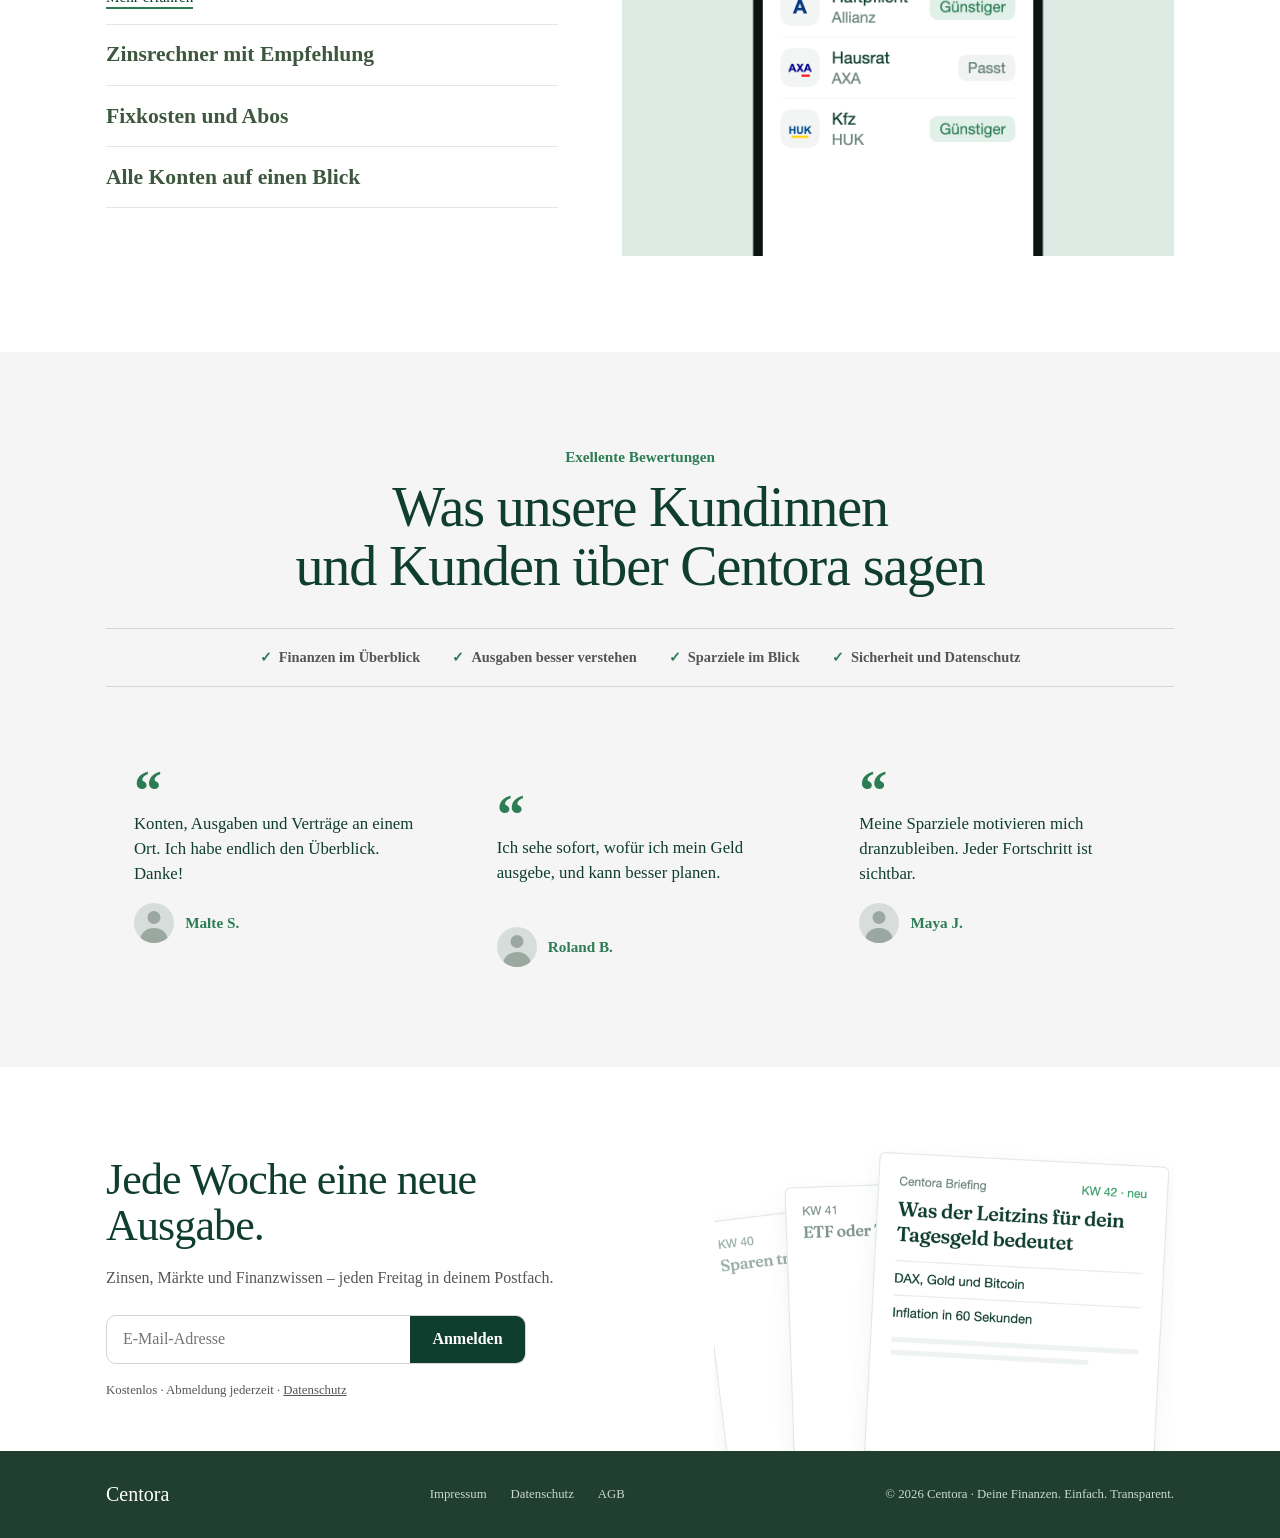
==== commit 3f426bf9: "deisgn verbessert" ====
--- a/index.html
+++ b/index.html
@@ -52,42 +52,10 @@
             <p class="lead">Konten, Ausgaben, Verträge und Sparziele an einem Ort. So planst du leichter und entscheidest bewusster.</p>
 
             <div class="hero-actions">
-              <a href="mega-menu/jetzt-starten.html" class="btn btn-lg"><span>Jetzt kostenlos</span> <span class="hero-cta-second-line">starten →</span></a>
+              <a href="mega-menu/jetzt-starten.html" class="btn btn-lg">Jetzt kostenlos starten →</a>
               <a href="mega-menu/funktionen.html" class="link-underline">Funktionen ansehen</a>
             </div>
 
-            <section class="hero-reviews" aria-labelledby="hero-reviews-title">
-              <h2 tabindex="0" id="hero-reviews-title">Herausragende App-Bewertungen</h2>
-              <div class="hero-review-list">
-                <article class="hero-review">
-                  <h3 class="sr-only">Bewertung von Ricardo K.</h3>
-                  <a class="hero-review-store" href="https://www.apple.com/de/app-store/" aria-label="Zum Apple App Store">
-                    <img src="assets/images/jetzt-starten/stores/apple.svg" alt="">
-                    <span><small class="hero-review-store-label">Laden im</small>App Store</span>
-                  </a>
-                  <p class="hero-review-rating">
-                    <span class="hero-review-stars" role="img" aria-label="5 von 5 Sternen">★★★★★</span>
-                    <strong>4,8</strong> im App Store
-                  </p>
-                  <blockquote>„Endlich habe ich meine Finanzen voll im Blick!“</blockquote>
-                  <p class="hero-review-author">Ricardo K.</p>
-                </article>
-
-                <article class="hero-review">
-                  <h3 class="sr-only">Bewertung von Tom N.</h3>
-                  <a class="hero-review-store" href="https://play.google.com/store" aria-label="Zu Google Play">
-                    <img src="assets/images/jetzt-starten/stores/googleplay.svg" alt="">
-                    <span><small class="hero-review-store-label">Jetzt bei</small>Google Play</span>
-                  </a>
-                  <p class="hero-review-rating">
-                    <span class="hero-review-stars" role="img" aria-label="5 von 5 Sternen">★★★★★</span>
-                    <strong>4,7</strong> im Play Store
-                  </p>
-                  <blockquote>„Super einfach, übersichtlich und absolut sicher.“</blockquote>
-                  <p class="hero-review-author">Tom N.</p>
-                </article>
-              </div>
-            </section>
           </div>
 
           <div class="hero-phones">
@@ -253,24 +221,6 @@
             <blockquote>Meine Sparziele motivieren mich dranzubleiben. Jeder Fortschritt ist sichtbar.</blockquote>
             <cite><span class="review-avatar" aria-hidden="true"></span>Maya J.</cite>
           </article>
-          <article class="review-card">
-            <h3 class="sr-only">Bewertung von Leo G.</h3>
-            <span class="review-quote-mark" aria-hidden="true">“</span>
-            <blockquote>Endlich vergesse ich keine laufenden Kosten und Abos mehr.</blockquote>
-            <cite><span class="review-avatar" aria-hidden="true"></span>Leo G.</cite>
-          </article>
-          <article class="review-card">
-            <h3 class="sr-only">Bewertung von Günter R.</h3>
-            <span class="review-quote-mark" aria-hidden="true">“</span>
-            <blockquote>Die einfache Übersicht hilft mir, meine Finanzen im Alltag besser zu organisieren.</blockquote>
-            <cite><span class="review-avatar" aria-hidden="true"></span>Günter R.</cite>
-          </article>
-          <article class="review-card">
-            <h3 class="sr-only">Bewertung von Dagma N.</h3>
-            <span class="review-quote-mark" aria-hidden="true">“</span>
-            <blockquote>Mir ist wichtig, dass Centora nur lesen und keine Überweisungen tätigen kann.</blockquote>
-            <cite><span class="review-avatar" aria-hidden="true"></span>Dagma N.</cite>
-          </article>
         </div>
       </div>
     </section>
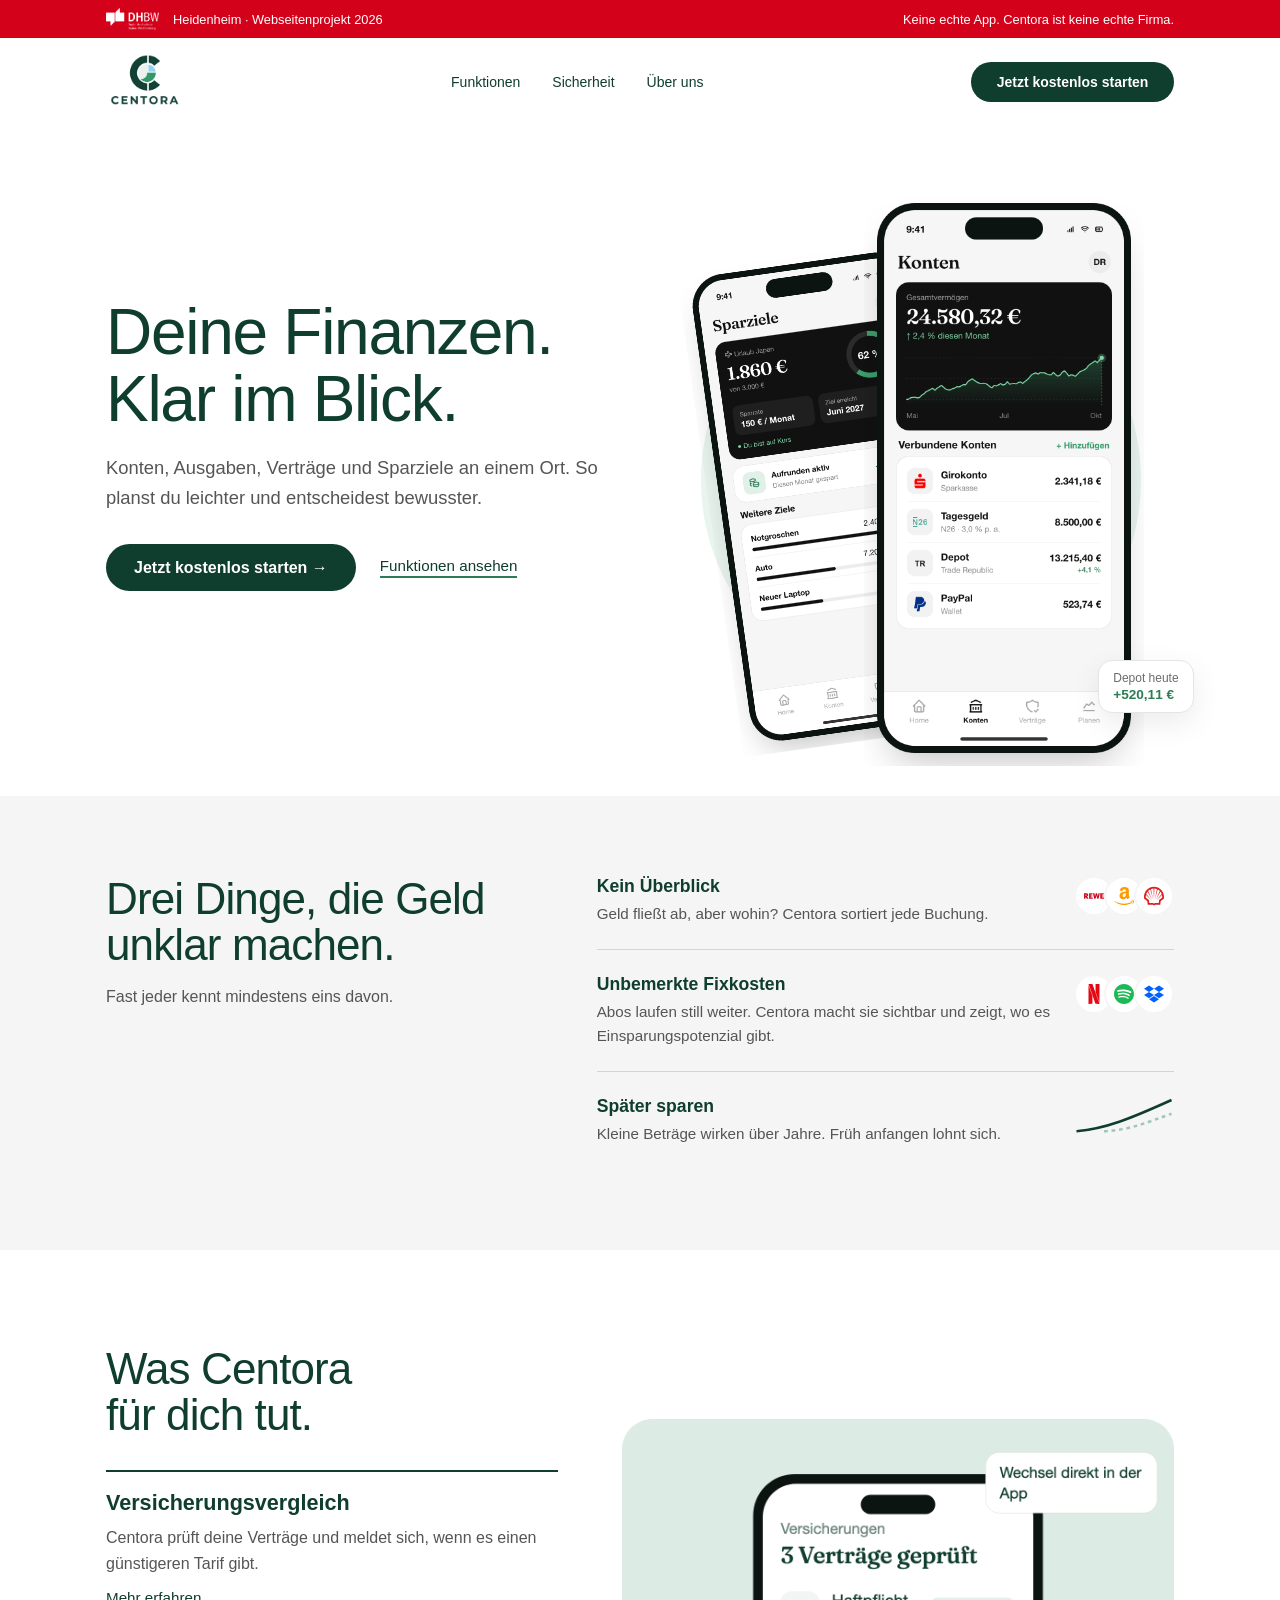
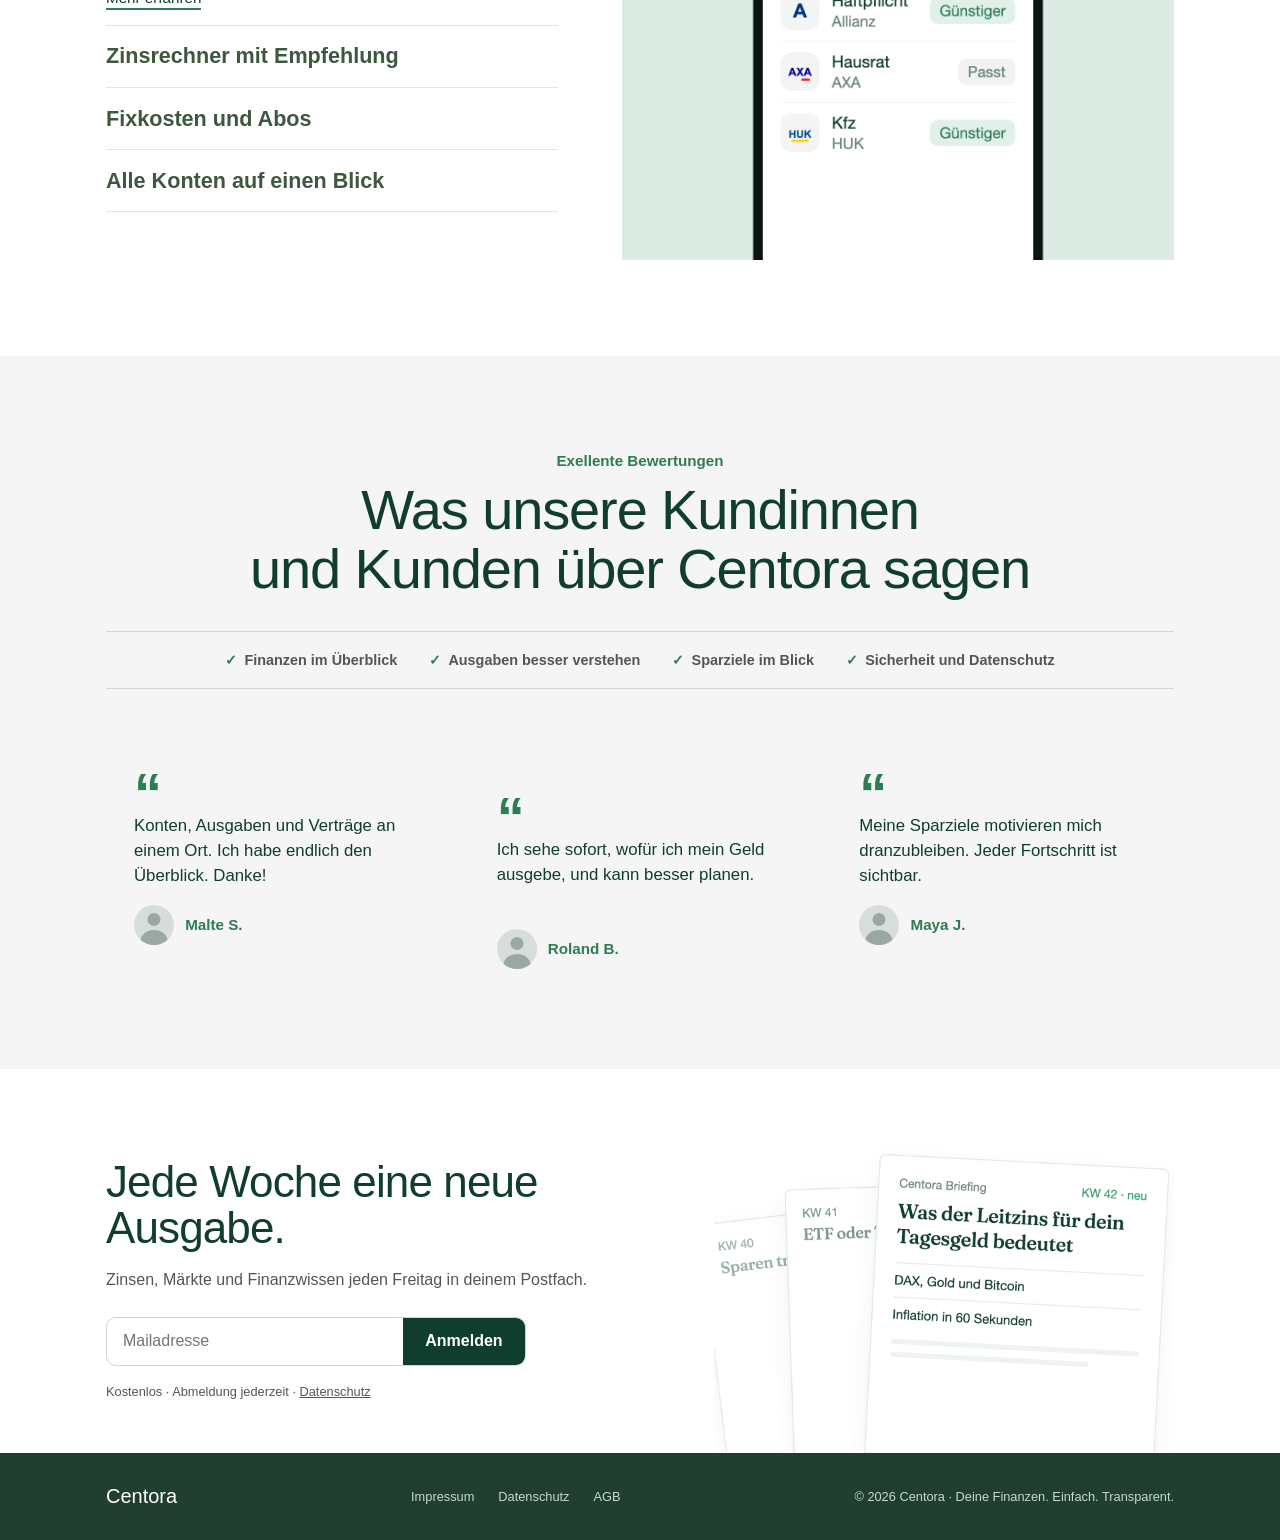
==== commit 233085a3: "änderung texte und kommentare" ====
--- a/index.html
+++ b/index.html
@@ -3,20 +3,20 @@
 <head>
   <meta charset="UTF-8">
   <meta name="viewport" content="width=device-width, initial-scale=1.0">
-  <title>Centora – Deine Finanzen. Einfach. Transparent.</title>
+  <title>Centora: Deine Finanzen. Einfach. Transparent.</title>
   <link rel="icon" type="image/svg+xml" href="assets/images/favicon/favicon.svg">
   <link rel="stylesheet" href="assets/css/style.css?v=8">
 </head>
 <body>
   <a href="#main" class="skip-link">Zum Inhalt springen</a>
-  <!-- ===== DHBW-Hinweisleiste ===== -->
+  <!-- ===== DHBW Hinweisleiste ===== -->
   <div class="project-bar">
     <div class="container project-bar-inner">
       <span class="project-bar-left">
         <img src="assets/images/logo/dhbw-logo.png" alt="DHBW" class="project-bar-logo">
-        Heidenheim · Webseiten-Projekt 2026
+        Heidenheim · Webseitenprojekt 2026
       </span>
-      <span class="project-bar-note">Keine echte App – Centora ist keine echte Firma</span>
+      <span class="project-bar-note">Keine echte App. Centora ist keine echte Firma.</span>
     </div>
   </div>
   <!-- ================================ -->
@@ -128,7 +128,7 @@
     </section>
 
     <!-- ===== Banner 3 ===== -->
-    <!-- Tabs ohne JavaScript: unsichtbare Radio-Buttons + :checked in CSS -->
+    <!-- Tabs ohne JavaScript: unsichtbare Radio Buttons + :checked in CSS -->
     <section class="features">
       <div class="container">
 
@@ -153,7 +153,7 @@
             <article class="feature-tab tab-2">
               <h3><label for="feature-2">Zinsrechner mit Empfehlung</label></h3>
               <div class="feature-desc">
-                <p>Sieh, wie dein Geld mit Zinseszins wächst – und welche Anlage zu deinem Profil passt.</p>
+                <p>Sieh, wie dein Geld mit Zinseszins wächst und welche Anlage zu deinem Profil passt.</p>
                 <a href="mega-menu/funktionen.html" class="link-underline">Mehr erfahren<span class="sr-only"> über Zinsrechner mit Empfehlung</span></a>
               </div>
             </article>
@@ -161,7 +161,7 @@
             <article class="feature-tab tab-3">
               <h3><label for="feature-3">Fixkosten und Abos</label></h3>
               <div class="feature-desc">
-                <p>Centora findet alle wiederkehrenden Zahlungen – auch die, die du vergessen hast.</p>
+                <p>Centora findet alle wiederkehrenden Zahlungen, auch die, die du vergessen hast.</p>
                 <a href="mega-menu/funktionen.html" class="link-underline">Mehr erfahren<span class="sr-only"> über Fixkosten und Abos</span></a>
               </div>
             </article>
@@ -169,7 +169,7 @@
             <article class="feature-tab tab-4">
               <h3><label for="feature-4">Alle Konten auf einen Blick</label></h3>
               <div class="feature-desc">
-                <p>Girokonto, Tagesgeld und PayPal – verbunden in einem Dashboard.</p>
+                <p>Verbinde Girokonto, Tagesgeld und PayPal und sieh alles in einem Dashboard.</p>
                 <a href="mega-menu/funktionen.html" class="link-underline">Mehr erfahren<span class="sr-only"> über Alle Konten auf einen Blick</span></a>
               </div>
             </article>
@@ -231,11 +231,11 @@
 
         <div class="newsletter-text">
           <h2 tabindex="0">Jede Woche eine neue Ausgabe.</h2>
-          <p>Zinsen, Märkte und Finanzwissen – jeden Freitag in deinem Postfach.</p>
+          <p>Zinsen, Märkte und Finanzwissen jeden Freitag in deinem Postfach.</p>
 
           <form class="newsletter-form" action="#newsletter" method="get">
-            <label for="newsletter-email" class="sr-only">E-Mail-Adresse</label>
-            <input type="email" id="newsletter-email" placeholder="E-Mail-Adresse" required>
+            <label for="newsletter-email" class="sr-only">Mailadresse</label>
+            <input type="email" id="newsletter-email" placeholder="Mailadresse" required>
             <button type="submit">Anmelden</button>
           </form>
 
